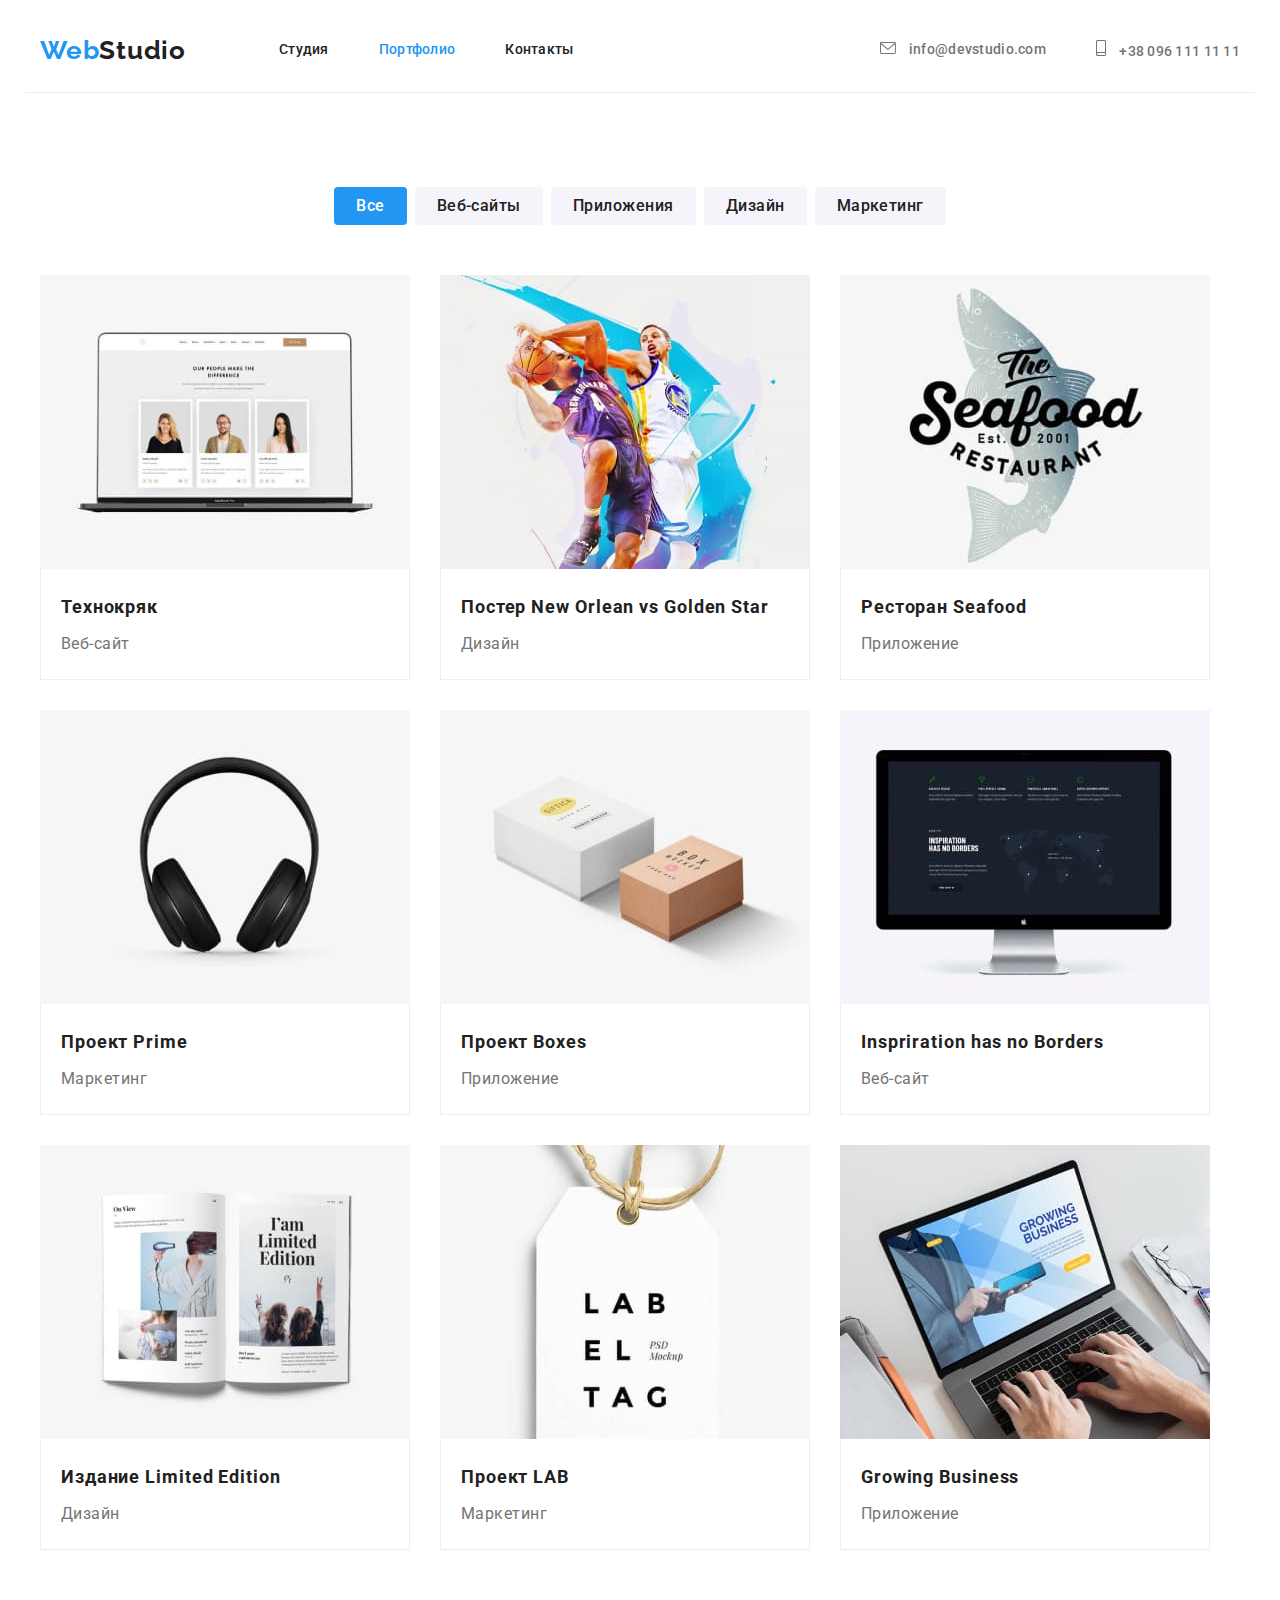
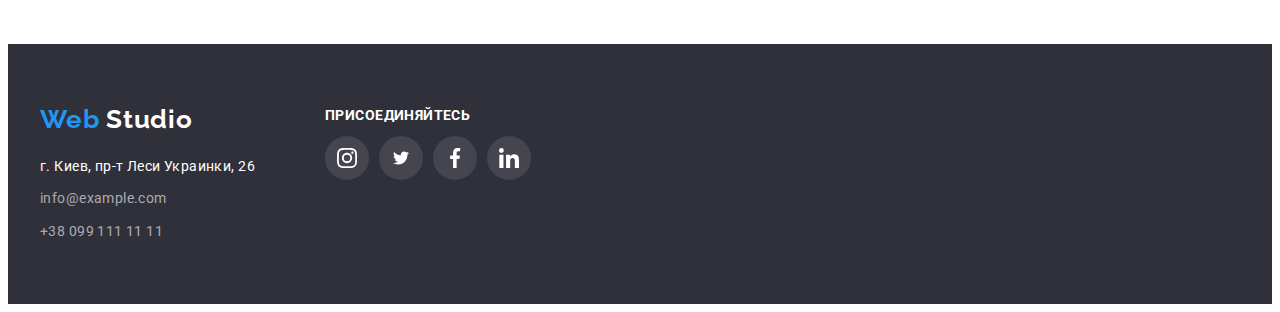
==== portfolio.html @ 93daa4f2 "создает новый репозиторий" ====
<!DOCTYPE html>
<html lang="ru">
<head>
    <meta charset="UTF-8">
    <meta http-equiv="X-UA-Compatible" content="IE=edge">
    <meta name="viewport" content="width=device-width, initial-scale=1.0">
    <title>Document</title>
    <link rel="stylesheet" href="https://cdnjs.cloudflare.com/ajax/libs/modern-normalize/1.1.0/modern-normalize.min.css" integrity="sha512-wpPYUAdjBVSE4KJnH1VR1HeZfpl1ub8YT/NKx4PuQ5NmX2tKuGu6U/JRp5y+Y8XG2tV+wKQpNHVUX03MfMFn9Q==" crossorigin="anonymous" referrerpolicy="no-referrer" />
    <link rel="preconnect" href="https://fonts.googleapis.com">
<link rel="preconnect" href="https://fonts.gstatic.com" crossorigin>
<link href="https://fonts.googleapis.com/css2?family=Raleway:wght@700&family=Roboto:wght@400;500;700;900&display=swap" rel="stylesheet">
<link href="./css/styles.css" rel="stylesheet"/>
</head>
<div>
    
        <header class="header">
            <div class="container header portfolio">
            <nav>
                <div class="header_nav">
                <a href="" class="logo">Web<span class="logo_style">Studio</span></a>
                <ul class="nav_list">
                <li class="nav_item"><a href="./index.html" class="nav_link ">Студия</a></li>
                <li class="nav_item"><a href="" class="nav_link current">Портфолио</a> </li>
                <li class="nav_item"><a href="" class="nav_link">Контакты</a></li>
            </ul>
            </div>
          </nav>
          <ul class="contact_list">
            <li class="contact_item">
                <a href="mailto:info@devstudio.com" class="contact_link">
                    <svg width="16" height="12" class="icon">
                        <use href="./image/icons.svg#icon-envelope" width="16" height="12"></use>
                    </svg> info@devstudio.com</a></li>
            <li class="contact_item">
                <a href="tel:+380961111111" class="contact_link">
                    <svg width="10" height="16" class="icon">
                        <use href="./image/icons.svg#icon-smartphone" width="10" height="16"></use>
                    </svg> +38 096 111 11 11</a></li>
        </ul> 
            </div> 
        </header>
    <main>
        <section class="section">
            <div class="container">
            <h1 hidden>Filter</h1>
            <ul class="filter_list">
                <li class="filter_item">
                    <button type="button" class="filter_button all" >Все</button>
                </li>
                <li class="filter_item">
                    <button type="button" class="filter_button">Веб-сайты</button>
                </li>
                <li class="filter_item">
                    <button type="button" class="filter_button">Приложения</button>
                </li>
                <li class="filter_item">
                    <button type="button" class="filter_button">Дизайн</button>
                </li>
                <li class="filter_item">
                    <button type="button" class="filter_button">Маркетинг</button>
                </li>
            </ul>
            <ul class="project_list">
                <li class="project_item">
                    <a href="" class="project_link"><img src="./image/project.jpg" alt="лого технокряк" width="370" class="project_image"/>
                    <div class="project_container">
                     <h2 class="project_subtitle">Технокряк</h2>
                    <p class="project_text">Веб-сайт</p>
                 </div>
                 </a>
                 </li> 
                <li class="project_item">
                 <a href="" class="project_link"><img src="./image/project2.jpg" alt="постер баскетбол" width="370" class="project_image"/>
                     <div class="project_container">
                     <h2 class="project_subtitle">Постер <span lang="en">New Orlean vs Golden Star</span></h2>
                 <p class="project_text">Дизайн</p></div>
             </a>
             </li> 
             <li class="project_item">
                 <a href="" class="project_link"><img src="./image/project3.jpg" alt="постер ресторан Seafood" width="370" class="project_image"/>
                     <div class="project_container">
                     <h2 class="project_subtitle">Ресторан <span lang="en"> Seafood</span></h2>
                 <p class="project_text">Приложение</p></div>
             </a>
             </li>
             <li class="project_item">
                 <a href="" class="project_link"><img src="./image/project4.jpg" alt="наушники" width="370" class="project_image"/>
                     <div class="project_container">
                     <h2 class="project_subtitle">Проект <span lang="en"> Prime</span></h2>
                 <p class="project_text">Маркетинг</p></div>
             </a>
             </li>
             <li class="project_item">
                 <a href="" class="project_link"><img src="./image/project5.jpg" alt="две коробки" width="370" class="project_image"/>
                     <div class="project_container">
                     <h2 class="project_subtitle">Проект <span lang="en"> Boxes</span></h2>
                 <p class="project_text">Приложение</p></div>
             </a>
             </li>
             <li class="project_item">
                 <a href="" class="project_link"><img src="./image/project6.jpg" alt="монитор" width="370" class="project_image"/>
                     <div class="project_container">
                     <h2 class="project_subtitle"> <span lang="en">Inspriration has no Borders</span></h2>
                 <p class="project_text">Веб-сайт</p></div>
             </a>
             </li>
             <li class="project_item">
                 <a href="" class="project_link"><img src="./image/project7.jpg" alt="открытая книга" width="370" class="project_image"/>
                     <div class="project_container">
                     <h2 class="project_subtitle">Издание <span lang="en"> Limited Edition</span></h2>
                 <p class="project_text">Дизайн</p></div>
             </a>
             </li>
             
             <li class="project_item">
                 <a href="" class="project_link"><img src="./image/project8.jpg" alt="лейбл" width="370" class="project_image"/>
                     <div class="project_container">
                     <h2 class="project_subtitle">Проект <span lang="en"> LAB</span></h2>
                 <p class="project_text">Маркетинг</p></div>
             </a>
             </li>
             <li>
                 <a href="" class="project_link"><img src="./image/project9.jpg" alt="ноутбук" width="370" class="project_image"/>
                     <div class="project_container">
                     <h2 class="project_subtitle"><span lang="en"> Growing Business</span></h2>
                 <p class="project_text">Приложение</p></div>
              </a>
             </li>
             </ul>
        </div>
        </section>
    </main>

    <footer class="footer">
        <div class="container footer_style">
            <div>
        <a href="" class="logo_footer">Web<span class="logo_footer_style"> Studio</span></a>
        <address class="address">
        <ul class="address_list">
            <li class="address_item">
                <a href="" class="address_link">г. Киев, пр-т Леси Украинки, 26</a>
            </li>
            <li class="address_item">
                <a href="mailto:info@example.com" class="address_link info">info@example.com</a>
         </li>
         <li class="address_item">
           <a href="tel:+380991111111" class="address_link info"> +38 099 111 11 11</a>
         </li>
        </ul>
    </address>
    </div>
    <div class="social">
        <h2 class="social_name">присоединяйтесь</h2>
        <ul class="social_list_footer">
            <li class="social_item">
                <a href="" class="social_link_footer">
                    <svg class="social_icon hover_icon" width="20" height="20">
                        <use href="./image/icons.svg#icon-instagram2" width="20"></use>
                    </svg>
                </a>
            </li>
            <li class="social_item">
                <a href=""class="social_link_footer">
                    <svg class="social_icon" width="20" height="16" >
                        <use href="./image/icons.svg#icon-twitter1" width="20"></use>
                    </svg>
                </a>
            </li>
            <li class="social_item">
                <a href="" class="social_link_footer">
                    <svg class="social_icon" width="20" height="20">
                        <use href="./image/icons.svg#icon-facebook1" width="20" height="20"></use>
                    </svg>
                </a>
            </li>
            <li class="social_item">
                <a href="" class="social_link_footer">
                    <svg class="social_icon" width="20" height="20">
                        <use href="./image/icons.svg#icon-linkedin1" width="20"></use>
                    </svg>
                </a>
            </li>
        </ul>
    </div>
</div>

    </footer>
</body>
</html>
---- css/styles.css ----
:root{
    --first-color: #757575;
    --second-color: #212121;
    --logo-color:#2196F3;
    --social-color: rgba(175, 177, 184, 1);
    --background-buttom:#188CE8;
    --address-color:#FFFFFF;
    --background-first: #E5E5E5;
    --background-second:#F5F4FA;
    --background-head:#FFFFFF;
    --background-footer: #2F303A;}

body{
font-family: 'Roboto', sans-serif;
font-size: 14px;
color: var(--first-color);
background: var(--background-head);
}
.container{
    width: 1200px;
    padding-left: 15px;
    padding-right: 15px;
    margin-right: auto;
    margin-left: auto;
    }
.header{
    display: flex;
    align-items: center;
}
.header_nav{
display: flex;
align-items: center;
}
.logo {
color: var(--logo-color);
font-family: Raleway;
font-weight: bold;
font-size: 26px;
line-height: 1.19;
letter-spacing: 0.03em;
text-decoration: none;
margin-right: 93px;
display: inline-block;
padding-top: 24px;
padding-bottom: 24px;
}
.logo_style {
    color: var(--second-color);
}
.nav_list{
list-style-type: none;
margin: 0;
padding-left: 0;
display: flex;
}
.nav_item{
margin-right: 50px;
}
.nav_item:last-child{
margin-right: 0;
}
.nav_link{
display: block;
text-decoration: none;
font-weight: 500;
line-height: 1.14;
letter-spacing: 0.02em;
color: var(--second-color);
list-style-type: none; 
padding-top: 32px; 
padding-bottom: 32px;
}
.current{
    color: var(--logo-color);
}

.nav_link:hover, .nav_link:focus,
.nav_link:active,
.contact_link:hover, .contact_link:focus
 {
    color: var(--logo-color);
 
}

.icon{
    margin-right: 10px;
    fill: var(--first-color);
    ;
}
.icon:hover{
    fill:var(--logo-color)
}

.contact_list {
list-style-type: none;
padding-left: 0;
margin: 0;
display: flex;
margin-left: auto;
align-items: center;
}
.contact_item{
    margin-left: 50px;
    
}
.contact_item:first-child{
    margin-left: 0;
}
.contact_link{
    display: block;
    font-weight: 500;
    line-height: 1.14;
    letter-spacing: 0.02em;
    color: var(--first-color);
    text-decoration: none; 
    padding-top: 32px;
    padding-bottom: 32px;
    }
  
.section{
margin-top: 0;
margin-bottom: 0;
padding-top: 94px;
padding-bottom: 94px;
}
.hero{
    background: #2F303A;
    text-align: center;
    height: 600px;
    max-width: 1600px;
    display: block;
    background-image: linear-gradient(rgba(47, 48, 58, 0.4) ,rgba(47, 48, 58, 0.4)),
    url(../image/hero.jpg);
    margin-left: auto;
    margin-right: auto;
    background-size: cover;
    background-position: center;

}
.title {
color: var(--address-color);
font-weight: 900;
font-size: 44px;
line-height: 1.36;
letter-spacing: 0.06em;
text-transform: uppercase;
width: 696px;
margin-left: auto;
margin-right: auto;
margin-bottom: 30px;
margin-top: 0;
}
.button_title {
background-color: var(--logo-color);
color: var(--address-color);
font-family: inherit;
font-weight: 700;
font-size: 16px;
line-height: 1.88;
letter-spacing: 0.06em;
border: 0;
padding: 10px 32px;
box-shadow: 0px 4px 4px rgba(0, 0, 0, 0.15);
border-radius: 4px;
}
.button_title:hover, .button_title:focus,
.button_title:active{
    background-color: var(--background-buttom);
    color: var(--address-color);
    cursor: pointer;
}
.peculiarities{
padding-bottom: 47px;
}
.peculiarities_list {
list-style-type: none;
padding-left: 0;
margin-top: 0;
margin-bottom: 0;
display: flex;
}
.peculiarities_item{
    margin-right: 30px;
    justify-content: space-between;
}
.peculiarities_item:last-child{
    margin-right: 0;
}
.peculiarities_subtitle::before{
    content: "";
    display: block;
    width: 270px;
    height: 120px;
    background: var(--background-second);
border-radius: 4px;  
margin-bottom: 30px;
background-repeat: no-repeat;
background-position: center;

}
.antenna::before{
    background-image: url(../image/antenna1.svg);
}
.clock::before{
    background-image: url(../image/clock1.svg);
}
.diagram::before{
    background-image: url(../image/diagram1.svg);
}
.astronaut::before{
    background-image: url(../image/astronaut1.svg);
}
.peculiarities_subtitle {
font-weight: 700;
line-height: 1.14;
letter-spacing: 0.03em;
text-transform: uppercase;
color: var(--second-color);
margin-top: 0;
margin-bottom: 10px;
}
.peculiarities_text {
line-height: 1.71;
letter-spacing: 0.03em;
margin-top: 0;
margin-bottom: 0;
}
.works{
padding-top: 47px;
}
.works_title, .team_title, .clients_title {
font-weight: 700;
font-size: 36px;
line-height: 1.17;
letter-spacing: 0.03em;
color: var(--second-color);
text-align: center;
margin-top: 0;
margin-bottom: 50px;
}
.works_list, .team_list, .clents_list{
    list-style-type: none;
    padding-left: 0;
    margin-top: 0;
    margin-bottom: 0;
    display: flex;
 }
 .work_foto{
    display: block;
    max-width: 100%;
    height: auto; 
 }
.works_item{
    margin-right: 30px;   
}
.works_item:last-child{
    margin-right: 0;
}
.team{
    background-color: var(--background-second);
}
.team_foto{
    display: block;
    max-width: 100%;
    height: auto;
}
.team_conteiner{
padding: 30px;
}
.team_name{
font-weight: 500;
font-size: 16px;
line-height: 1.19;
letter-spacing: 0.03em;
color: var(--second-color);
text-align: center;
margin-bottom: 10px;
margin-top: 0;
}
.team_item{
width: 270px;
background-color: var(--background-head);
margin-right: 30px;
box-shadow: 0px 1px 3px rgba(0, 0, 0, 0.12), 0px 1px 1px rgba(0, 0, 0, 0.14), 0px 2px 1px rgba(0, 0, 0, 0.2);
border-radius: 0px 0px 4px 4px;
}
.team_item:last-child{
    margin-right: 0;
}
.team_profession {
font-size: 16px;
line-height: 1.19;
letter-spacing: 0.03em;
text-align: center;
margin-top: 0;
margin-bottom: 0;
}
.client_link{
    fill: var(--social-color);
}
.client_link:hover, .client_link:focus{
    fill: var(--logo-color);
}
.social_list{
list-style-type: none;
display: flex;
padding-left: 0;
align-items: center;
margin-top: 16px;

}
.social_item{
width: 44px;
height: 44px;
margin-right: 10px;
}
.social_item:last-child{
    margin-right: 0;
}
.social_link:hover, .social_link:focus, .social_link:active {

background-color:var(--logo-color);
border-radius: 50%;
fill: var(--address-color);  

}
.social_link{
display: flex;
flex-direction: column;
align-items: center;
justify-content: center;
width: 44px;
height: 44px;
fill: var(--social-color)
}

.client_item{
width: 170px;
height: 92px;
border: 1px solid #AFB1B8;
box-sizing: border-box;
border-radius: 4px;
margin-right: 30px;
}
.client_link{
display: flex;
flex-direction: column;
align-items: center;
justify-content: center;
height: 100%;


}
.footer {
    background-color: var(--background-footer);
    padding-top: 60px;
    padding-bottom: 60px;
   }
   .footer_style{
    display: flex;
    align-items: top;
   }
.logo_footer{
font-family: Raleway;
font-weight: bold;
font-size: 26px;
line-height: 1.19;
letter-spacing: 0.03em;
color: var(--logo-color);
text-decoration: none;
background-color: var(--background-footer);
}
.logo_footer_style{
    color: var(--address-color);
}
.address{
    margin-top: 20px;

}
.address_list{
    padding: 0;
    margin-top: 0;
    margin-bottom: 0;
}
.address_item{
list-style-type: none;
margin-bottom: 9px;
}
.address_item:last-child{
    margin-bottom: 0;
}
.address_link{
text-decoration: none;
font-style: normal;
line-height: 1.71;
letter-spacing: 0.03em;
color: var(--address-color);
background-color: var(--background-footer);

}
.info{
    color: rgba(255, 255, 255, 0.6);
}
.address_link:hover,
.address_link:focus{
    color: var(--logo-color);
}
.social{
    margin-left: 70px;

}
.social_name{
font-size: 14px;
line-height: 1.14px;
letter-spacing: 0.03em;
text-transform: uppercase;
color: #FFFFFF;
}
.social_list_footer{
    list-style-type: none;
    display: flex;
    padding-left: 0;
    align-items: center;
    margin-top: 20px;
}
.social_link_footer{
    display: flex;
    flex-direction: column;
    align-items: center;
    justify-content: center;
    width: 44px;
    height: 44px;
    fill:var(--address-color);
    background-color: rgba(255, 255, 255, 0.1);
    border-radius: 50%;
}
.social_link_footer:hover, .social_link_footer:focus, .social_link_footer:active{
    background-color: var(--logo-color);
}

/*Portfolio*/
.portfolio{
    border-bottom: 1px solid #ECECEC;
}
.filter_list{
list-style-type: none;
display: flex;
justify-content: center;
padding: 0;
margin-top: 0;
margin-bottom: 50px;
}
.filter_item{
    margin-right: 8px;
}
.filter_item:last-child{
    margin-right: 0;
}
.filter_button{
font-weight: 500;
font-size: 16px;
line-height: 1.62;
font-family: inherit;
text-align: center;
padding: 6px 22px;
letter-spacing: 0.03em;
color:var(--second-color);
background: var(--background-second);
border: var(--background-second);
border-radius: 4px;
}
.filter_button:hover, 
.filter_button:focus{
color: var(--address-color);
background-color: var(--logo-color);
cursor: pointer;
}
.all {
    background-color: var(--logo-color);
    color: var(--address-color);
}
.project_list{
    list-style-type: none;
    display: flex;
    flex-wrap: wrap;
    padding: 0;
    margin-top: 0;
    margin-bottom: 0;
    }
    .project_item{
        margin-right: 30px;
        margin-bottom: 30px;
        
        
    }
    .project_item:nth-child(3n)
    {
        margin-right: 0;
    }
    .project_item:nth-last-child(-n+3){
        margin-bottom: 0;
    }
    .project_link{
    text-decoration: none;
    
    box-sizing: border-box;
    }
    .project_image{
        display: block;
        max-width: 100%;
        height: auto;
    }
    .project_container {
    box-sizing: border-box;
    padding: 20px;
    border: 1px solid #EEEEEE;
    border-top: 0;
    }
    .project_subtitle{
    font-weight: 700;
    font-size: 18px;
    line-height: 2;
    letter-spacing: 0.05em;
    color: var(--second-color);
    margin-top: 0px;
    margin-bottom: 0;
    }
    .project_text{
    font-size: 16px;
    line-height: 1.87;
    letter-spacing: 0.03em;
    color: var(--first-color);
    margin-top: 4px;
    margin-bottom: 0px;
    }
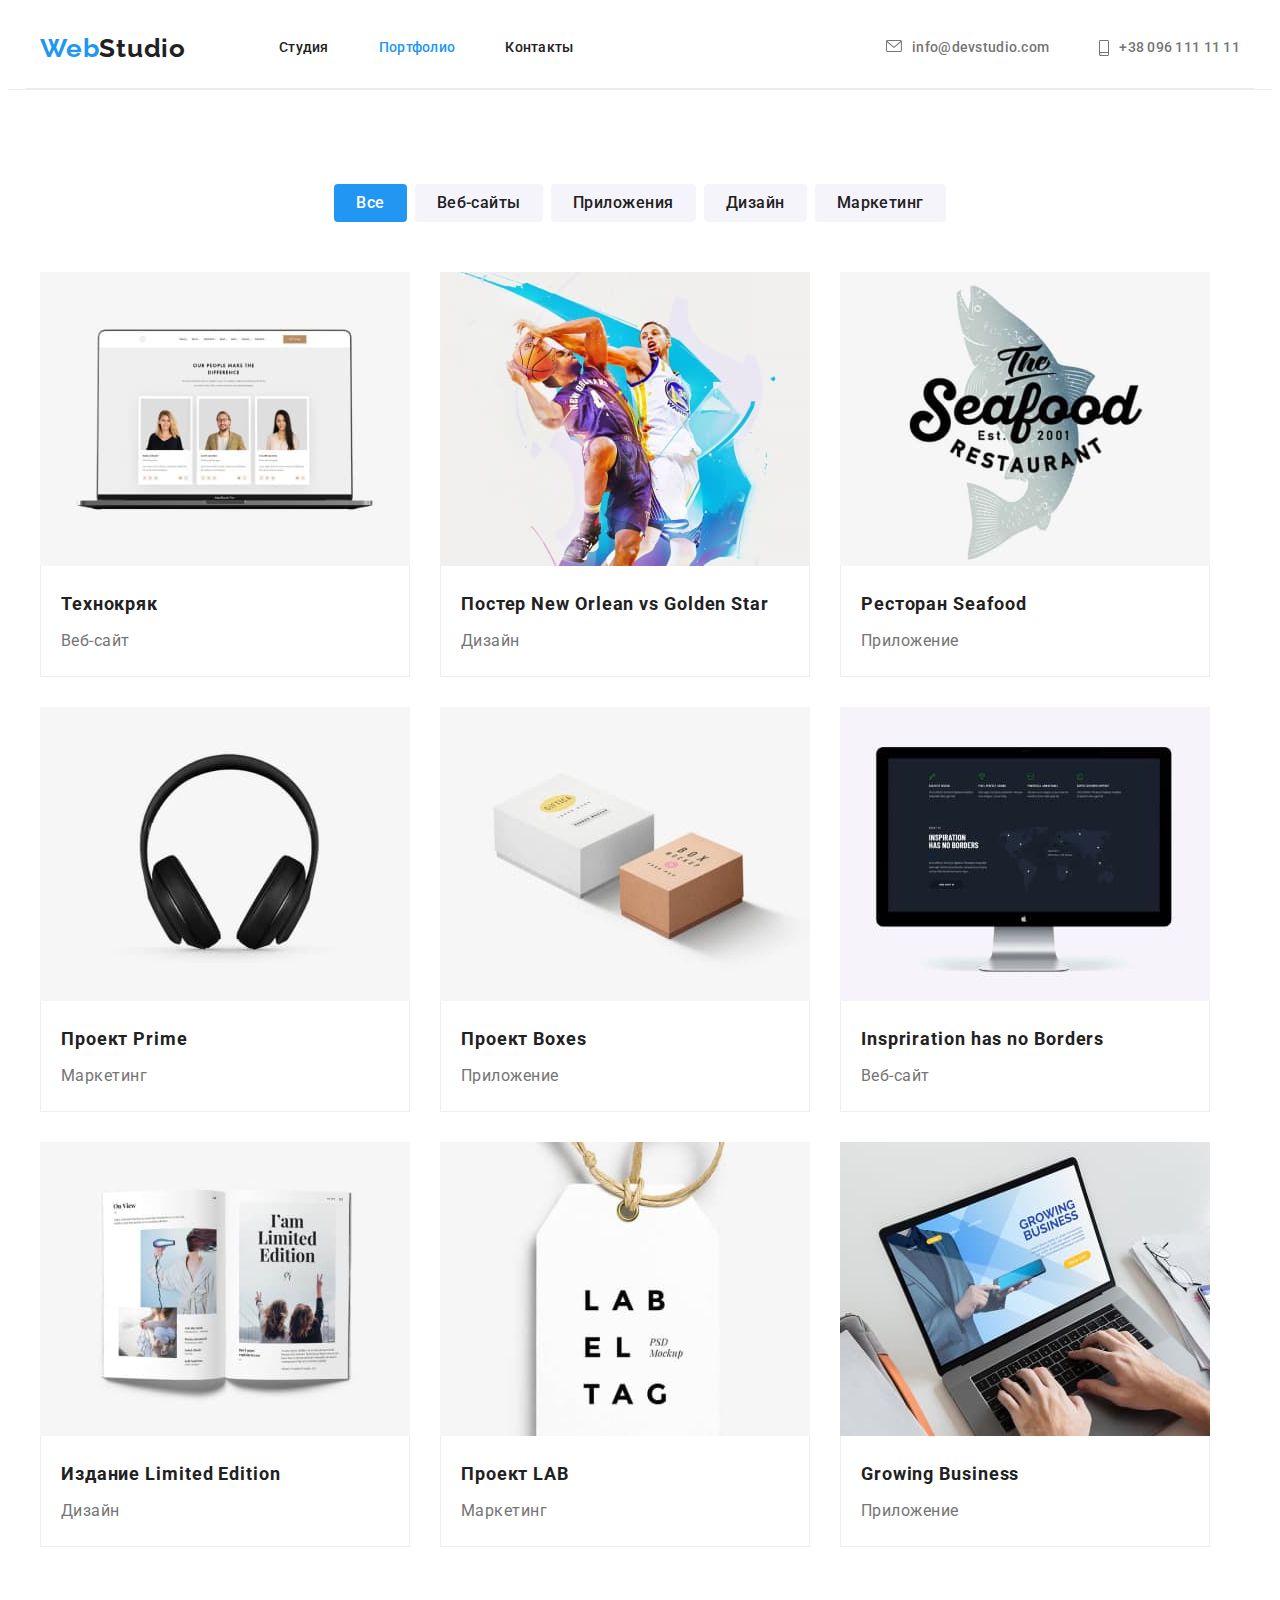
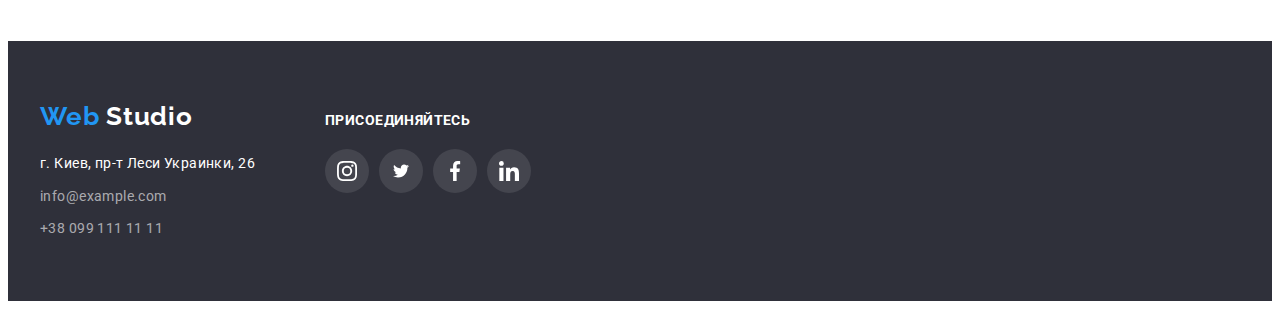
==== commit 2feee4c2: "изменяет стили иконок хедера, картинок в портфолио" ====
--- a/portfolio.html
+++ b/portfolio.html
@@ -11,9 +11,8 @@
 <link href="https://fonts.googleapis.com/css2?family=Raleway:wght@700&family=Roboto:wght@400;500;700;900&display=swap" rel="stylesheet">
 <link href="./css/styles.css" rel="stylesheet"/>
 </head>
-<div>
-    
-        <header class="header">
+<body>
+            <header class="header">
             <div class="container header portfolio">
             <nav>
                 <div class="header_nav">
@@ -119,7 +118,7 @@
                  <p class="project_text">Маркетинг</p></div>
              </a>
              </li>
-             <li>
+             <li class="project_item">
                  <a href="" class="project_link"><img src="./image/project9.jpg" alt="ноутбук" width="370" class="project_image"/>
                      <div class="project_container">
                      <h2 class="project_subtitle"><span lang="en"> Growing Business</span></h2>
@@ -150,7 +149,7 @@
     </address>
     </div>
     <div class="social">
-        <h2 class="social_name">присоединяйтесь</h2>
+        <strong class="social_name">присоединяйтесь</strong>
         <ul class="social_list_footer">
             <li class="social_item">
                 <a href="" class="social_link_footer">
@@ -160,7 +159,7 @@
                 </a>
             </li>
             <li class="social_item">
-                <a href=""class="social_link_footer">
+                <a href="" class="social_link_footer">
                     <svg class="social_icon" width="20" height="16" >
                         <use href="./image/icons.svg#icon-twitter1" width="20"></use>
                     </svg>
--- a/css/styles.css
+++ b/css/styles.css
@@ -26,6 +26,7 @@
 .header{
     display: flex;
     align-items: center;
+    border-bottom: 1px solid #ECECEC;
 }
 .header_nav{
 display: flex;
@@ -79,17 +80,15 @@
 .contact_link:hover, .contact_link:focus
  {
     color: var(--logo-color);
+ }
  
-}
 
 .icon{
     margin-right: 10px;
-    fill: var(--first-color);
+    fill: currentColor;
     ;
 }
-.icon:hover{
-    fill:var(--logo-color)
-}
+
 
 .contact_list {
 list-style-type: none;
@@ -107,7 +106,7 @@
     margin-left: 0;
 }
 .contact_link{
-    display: block;
+    display: flex;
     font-weight: 500;
     line-height: 1.14;
     letter-spacing: 0.02em;
@@ -133,6 +132,8 @@
     url(../image/hero.jpg);
     margin-left: auto;
     margin-right: auto;
+    padding-top: 200px;
+padding-bottom: 200px;
     background-size: cover;
     background-position: center;
 
@@ -358,7 +359,7 @@
    }
    .footer_style{
     display: flex;
-    align-items: top;
+    align-items: baseline;
    }
 .logo_footer{
 font-family: Raleway;
@@ -411,10 +412,11 @@
 }
 .social_name{
 font-size: 14px;
-line-height: 1.14px;
+line-height: 1.14;
 letter-spacing: 0.03em;
 text-transform: uppercase;
 color: #FFFFFF;
+margin-top: 0;
 }
 .social_list_footer{
     list-style-type: none;
@@ -422,6 +424,7 @@
     padding-left: 0;
     align-items: center;
     margin-top: 20px;
+    margin-bottom: 0;
 }
 .social_link_footer{
     display: flex;
@@ -505,6 +508,10 @@
     
     box-sizing: border-box;
     }
+    .project_item:hover, .project_item:focus{
+    box-shadow: 0px 1px 1px rgba(0, 0, 0, 0.12), 0px 4px 4px rgba(0, 0, 0, 0.06), 1px 4px 6px rgba(0, 0, 0, 0.16);
+    }
+    
     .project_image{
         display: block;
         max-width: 100%;
